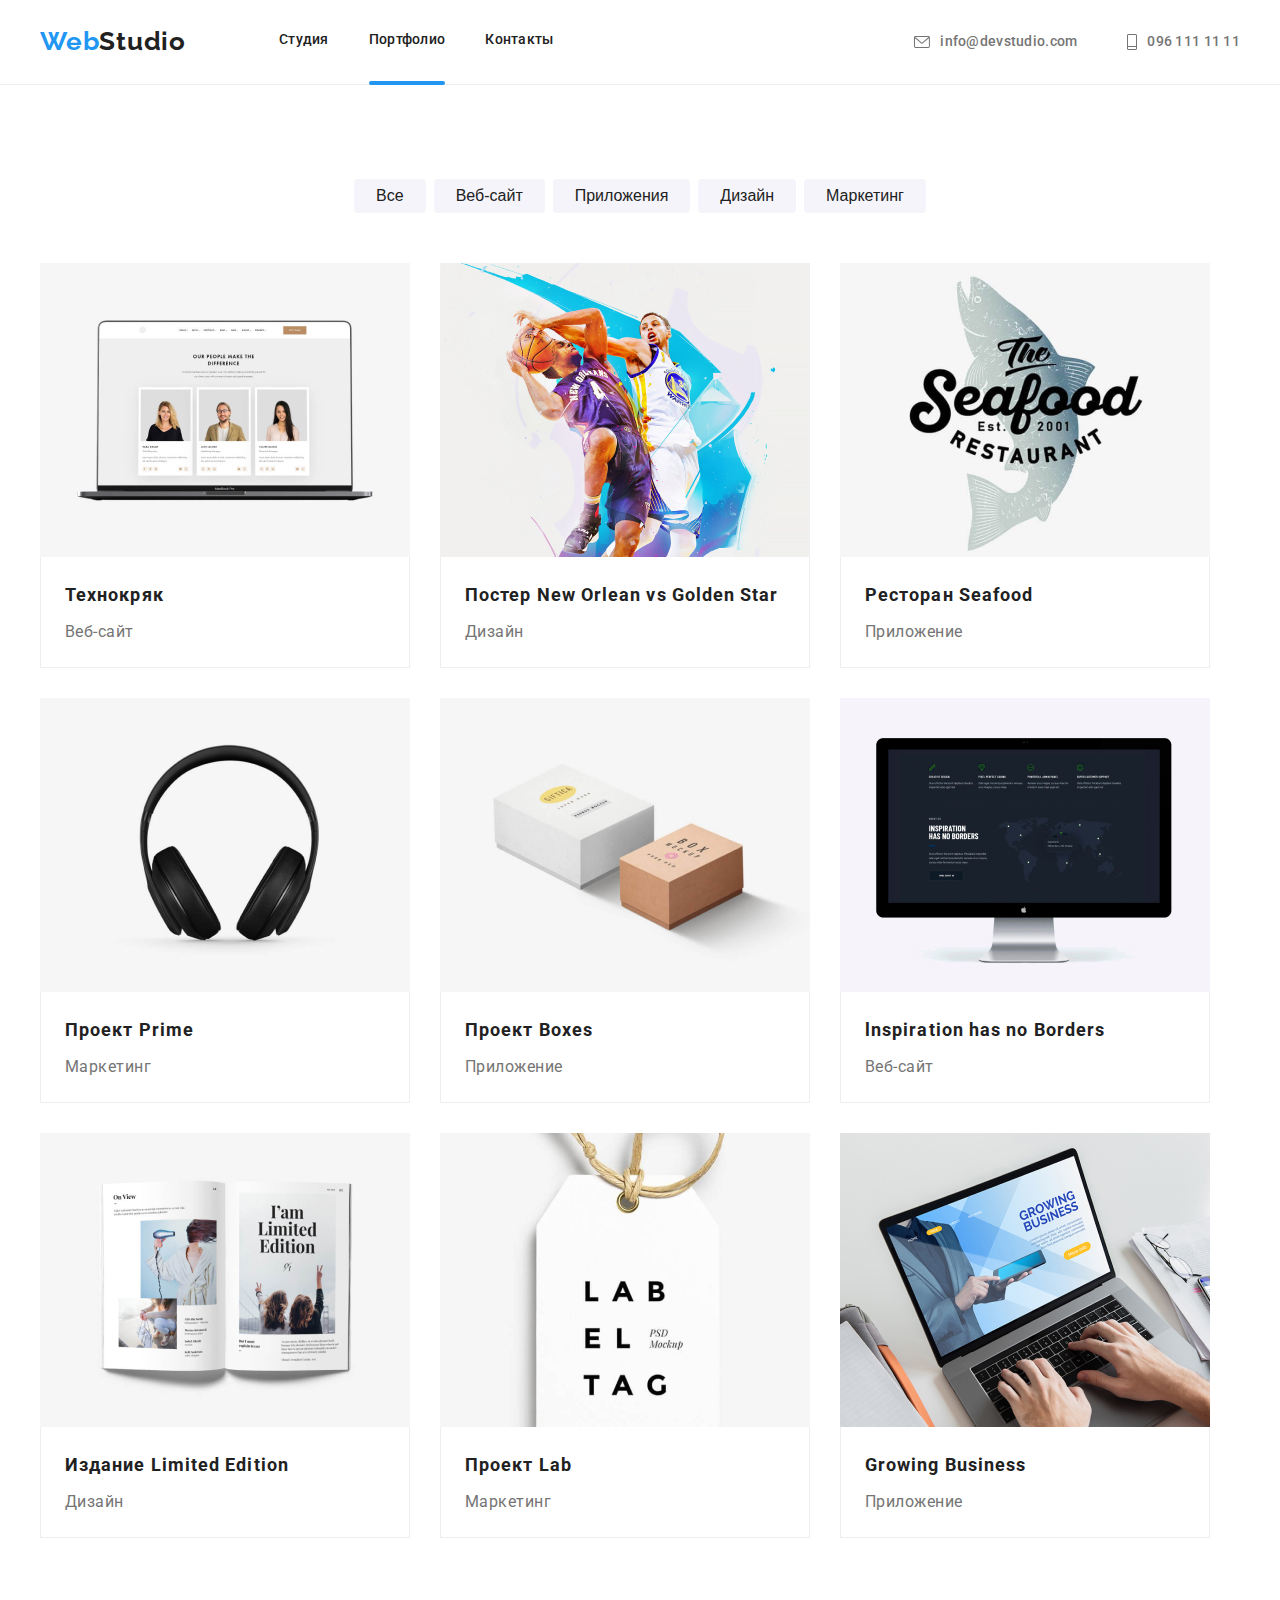
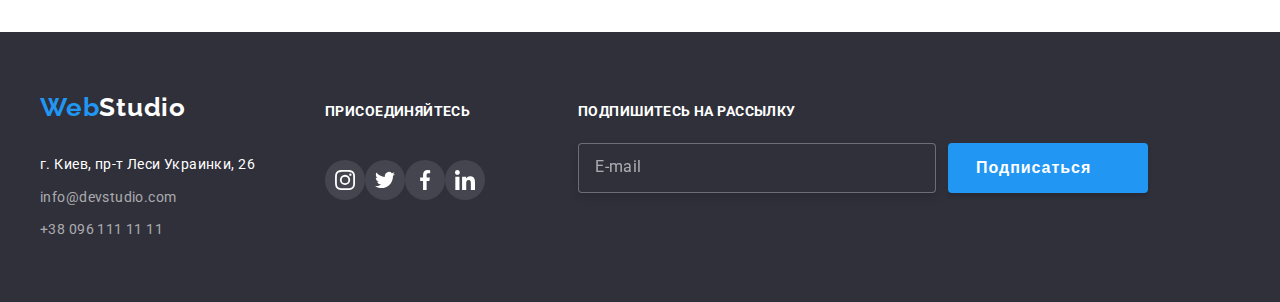
==== portfolio.html @ 444eeabd "начало" ====
<!DOCTYPE html>
<html lang="en">
<head>
    <meta charset="UTF-8">
    <meta http-equiv="X-UA-Compatible" content="IE=edge">
    <meta name="viewport" content="width=device-width, initial-scale=1.0">
    <title>Portfolio</title>
    <link rel="stylesheet" href="https://cdnjs.cloudflare.com/ajax/libs/modern-normalize/1.1.0/modern-normalize.min.css"
    integrity="sha512-wpPYUAdjBVSE4KJnH1VR1HeZfpl1ub8YT/NKx4PuQ5NmX2tKuGu6U/JRp5y+Y8XG2tV+wKQpNHVUX03MfMFn9Q=="
    crossorigin="anonymous" referrerpolicy="no-referrer">
<link rel="preconnect" href="https://fonts.gstatic.com">
<link rel="preconnect" href="https://fonts.googleapis.com">
<link rel="preconnect" href="https://fonts.gstatic.com" crossorigin>
<link href="https://fonts.googleapis.com/css2?family=Raleway:wght@700&family=Roboto:wght@400;500;700;900&display=swap" rel="stylesheet">
<link rel="stylesheet" href="./css/styles.css">
  </head>
<body>
    <!-- Шапка сайта -->
  <header class="page-header">
    <div class="container header-container">
        <nav class="nav-box">
           <a class="nav-logo" href="./index.html"><span class="logo-web">Web</span><span class="logo-studio">Studio</span></a>
        <ul class="site-nav">
             <li class="nav-item"><a href="./index.html" class="link">Студия</a></li>
             <li class="nav-item"><a href="" class="link current">Портфолио</a></li>
             <li class="nav-item"><a href="" class="link">Контакты</a></li>
        </ul>
        </nav>
        <!-- Контакты -->
       <ul class="contact-nav">
        <li class="item"><a href="mailto:info@devstudio.com" class="contacts-link">
          <svg class="contact-nav-icon-f">
              <use href="./images/symbol-defs2.svg#icon-envelope-hover-1"></use>
          </svg>info@devstudio.com</a></li>
      <li class="item"><a href="tel:+380961111111" class="contacts-link">
          <svg class="contact-nav-icon-s">
              <use href="./images/symbol-defs2.svg#icon-tel-1"></use>
          </svg> 096 111 11 11</a></li>
        </ul>
    </div>
      </header>
    
    <main>
        <!-- Список кнопок-->
    <section class="section">
        <div class="container">
            <h1 class="visually-hidden">Кнопки</h1>
            <ul class="ul-filter">
             <li class="filter-item"><button type="button" class="btn">Все</button></li>
             <li class="filter-item"><button type="button" class="btn">Веб-сайт</button></li>
             <li class="filter-item"><button type="button" class="btn">Приложения</button></li>
             <li class="filter-item"><button type="button" class="btn">Дизайн</button></li>
             <li class="filter-item"><button type="button" class="btn">Маркетинг</button></li>
            </ul>
        
      
      <!-- Portfolio -->
    
      <ul class="portfolio">
            <li class="portfolio-image">
              <a href="#" class="portfolio-img">
                <div class="thumb-box">
                <img src="./images/project/img.jpg" width="370" class="portfolio-photo" alt="screenshot">
                <p class="thumb-text">
                  Технокряк это современная площадка распространения коронавируса. Компании
                      используют эту платформу для цифрового шпионажа и атак на защищённые сервера
                      конкурентов.
                </p>
              </div>
                <div class="portfolio-name">
                  <h2 class="portfolio-title">Технокряк</h2>
                  <p class="portfolio-text">Веб-сайт</p>
                </div>
              </a> 
            </li>
           
            <li class="portfolio-image">
              <a href="#" class="portfolio-img">
                <div class="thumb-box">
                <img src="./images/project/img1.jpg" width="370" class="portfolio-photo" alt="Poster New Orlean vs Golden Star">
                <p class="thumb-text">
                  Технокряк это современная площадка распространения коронавируса. Компании
                      используют эту платформу для цифрового шпионажа и атак на защищённые сервера
                      конкурентов.
                </p>
              </div>
                <div class="portfolio-name">
                  <h2 class="portfolio-title">Постер New Orlean vs Golden Star</h2>
                  <p class="portfolio-text">Дизайн</p>
               </div>
              </a>
            </li>
           
            <li class="portfolio-image">
              <a href="#" class="portfolio-img">
                <div class="thumb-box">
                <img src="./images/project/img2.jpg"  width="370" class="portfolio-photo" alt="tablet image">
              <p class="thumb-text">
                Технокряк это современная площадка распространения коронавируса. Компании
                    используют эту платформу для цифрового шпионажа и атак на защищённые сервера
                    конкурентов.
              </p>
            </div>
              <div class="portfolio-name">
                  <h2 class="portfolio-title">Ресторан Seafood</h2>
                  <p class="portfolio-text">Приложение</p>
                </div>
              </a>
            </li>
           
            <li class="portfolio-image">
              <a href="#" class="portfolio-img">
                <div class="thumb-box">
                <img src="./images/project/img3.jpg" width="370" class="portfolio-photo" alt="headphones image">
              <p class="thumb-text">
                Технокряк это современная площадка распространения коронавируса. Компании
                    используют эту платформу для цифрового шпионажа и атак на защищённые сервера
                    конкурентов.
              </p>
            </div>
              <div class="portfolio-name">
                  <h2 class="portfolio-title">Проект Prime</h2>
                  <p class="portfolio-text">Маркетинг</p>
                </div>
              </a>
            </li>
          
            <li class="portfolio-image">
              <a href="#" class="portfolio-img">
                <div class="thumb-box">
              <img src="./images/project/img4.jpg" width="370" class="portfolio-photo" alt="boxes image" >
              <p class="thumb-text">
                Технокряк это современная площадка распространения коронавируса. Компании
                    используют эту платформу для цифрового шпионажа и атак на защищённые сервера
                    конкурентов.
              </p>
            </div>
              <div class="portfolio-name">
                  <h2 class="portfolio-title">Проект Boxes</h2>
                  <p class="portfolio-text">Приложение</p>
                </div>
              </a>
            </li>
           
            <li class="portfolio-image">
              <a href="#" class="portfolio-img">
                <div class="thumb-box">
                <img src="./images/project/img5.jpg" width="370" class="portfolio-photo" alt="monitor image">
              <p class="thumb-text">
                Технокряк это современная площадка распространения коронавируса. Компании
                    используют эту платформу для цифрового шпионажа и атак на защищённые сервера
                    конкурентов.
              </p>
            </div>
              <div class="portfolio-name">
                   <h2 class="portfolio-title">lnspiration has no Borders</h2>
                   <p class="portfolio-text">Веб-сайт</p>
                </div>
              </a>
            </li>
           
            <li class="portfolio-image">
              <a href="#" class="portfolio-img">
                <div class="thumb-box">
                <img src="./images/project/img6.jpg" width="370" class="portfolio-photo" alt="book image">
              <p class="thumb-text">
                Технокряк это современная площадка распространения коронавируса. Компании
                    используют эту платформу для цифрового шпионажа и атак на защищённые сервера
                    конкурентов.
              </p>
            </div>
              <div class="portfolio-name">
                  <h2 class="portfolio-title">Издание Limited Edition</h2>
                  <p class="portfolio-text">Дизайн</p>
                </div>
              </a>
           </li>
           
           <li class="portfolio-image">
            <a href="#" class="portfolio-img">
              <div class="thumb-box">
              <img src="./images/project/img7.jpg" width="370" class="portfolio-photo" alt="book image">
            <p class="thumb-text">
              Технокряк это современная площадка распространения коронавируса. Компании
                  используют эту платформу для цифрового шпионажа и атак на защищённые сервера
                  конкурентов.
            </p>
          </div>
            <div class="portfolio-name">
                  <h2 class="portfolio-title">Проект Lab</h2>
                  <p class="portfolio-text">Маркетинг</p>
                </div>
              </a>
           </li>
           
           <li class="portfolio-image">
            <a href="#" class="portfolio-img">
              <div class="thumb-box">
              <img src="./images/project/img8.jpg" width="370" class="portfolio-photo" alt="laptop image">
            <p class="thumb-text">
              Технокряк это современная площадка распространения коронавируса. Компании
                  используют эту платформу для цифрового шпионажа и атак на защищённые сервера
                  конкурентов.
            </p>
          </div>
            <div class="portfolio-name">
                 <h2 class="portfolio-title">Growing Business</h2>
                 <p class="portfolio-text">Приложение</p>
                </div>
              </a>
           </li>
       </ul>
      </div>
      </section>
    </main>
    <!-- footer -->
    
    <footer class="footer">
      <div class="container footer-container">
        <div class="footer-address">
          <a class="footer-logo" href="#"><span class="f-web">Web</span><span class="f-webstudio">Studio</span></a>
          <address class="address">
            <ul class="footer-address">
              <li class="footer-item"><a href="https://www.google.com/maps/place/%D0%B1%D1%83%D0%BB%D1%8C%D0%B2%D0%B0%D1%80+%D0%9B%D0%B5%D1%81%D1%96+%D0%A3%D0%BA%D1%80%D0%B0%D1%97%D0%BD%D0%BA%D0%B8,+26,+%D0%9A%D0%B8%D1%97%D0%B2,+02000/@50.4271245,30.5353084,15.75z/data=!4m5!3m4!1s0x40d4cf0e033ecbe9:0x57a4dffefec77da0!8m2!3d50.4265807!4d30.5383858" class="address-map">г. Киев, пр-т Леси Украинки, 26</a></li>
              <li class="footer-item"><a href="mailto:info@devstudio.com" class="contacts">info@devstudio.com</a></li>
              <li class="footer-item"><a href="tel:+380961111111" class="contacts">+38 096 111 11 11</a></li>
           </ul>
          </address>
      </div>
      <div class="fsocial-title">
          <h2 class="footer-title">присоединяйтесь</h2>
          <ul class="fsocial-list">
              <li class="fsocial-list">
                  <a href="#" class="fsocial-link">
                      <svg class="fsocial-icon" width="20" height="20">
                          <use href ="./images/symbol-defs2.svg#icon-instagram-1"></use>
                      </svg>
                  </a>
              </li>
              <li class="fsocial-list">
                  <a href="#" class="fsocial-link">
                      <svg class="fsocial-icon" width="20" height="20">
                          <use href ="./images/symbol-defs2.svg#icon-twitter-1"></use>
                      </svg>
                  </a>
              </li>
              <li class="fsocial-list">
                  <a href="#" class="fsocial-link">
                      <svg class="fsocial-icon" width="20" height="20">
                          <use href ="./images/symbol-defs2.svg#icon-facebook-1"></use>
                      </svg>
                  </a>
              </li>
              <li class="fsocial-list">
                  <a href="#" class="fsocial-link">
                      <svg class="fsocial-icon" width="20" height="20">
                          <use href ="./images/symbol-defs2.svg#icon-linkedin-1"></use>
                      </svg>
                  </a>
              </li>
          </ul>
      </div>
      
      <form class="subscribe">
        <div class="subscribe-div">
          <label for="subscribe-email" class="subscribe-title">Подпишитесь на рассылку</label>
          <input id="subscribe-email" class="subscribe-input" type="email" name="email" placeholder="E-mail">
        </div>
      <button type="submit" class="subscribe-submit">Подписаться
        <svg class="icon-send" width="24" height="24">
          <use href="./images/symbol-defs1.svg#icon-send"></use>
        </svg>
      </button>
            
        
      </form>
    </div>
  </footer>

</body>
</html>
---- css/styles.css ----
:root{
    --text-color:#757575;
    --titles-text-color-first: #212121;
    --accent-color: #2196F3;
    --accent-color-text: #FFFFFF;
    --background-color: #2f303a;
    --background-color-modal: #188ce8;
    --logo-color: #000000;
    --backing-color: #f5f4fa;
    --header-color: #ececec;
    --portfolio-color: #e5e5e5;
    --clients-color:#afb1b8;
    --accent-color-sec: #1a72b9;
    --bezier-timing:cubic-bezier(0.4, 0, 0.2, 1);
    /* --card-set-gap: 30px */

    /* первый цвет фона : #E5E5E5; */
    /* вторичный цвет фона : #F5F4FA; */
    /* цвет фона кнопок портфолио : #F5F4FA; */
    /* цвет основного текста color: #212121; */
    /* вторичный цвет #757575; */
    /* цвет акцент #2196F3; */
}
h1,
h2,
h3,
h4,
h5,
h6,
p{
    margin-top: 0;
    margin-bottom: 0;
}
img{
    display: block;
    max-width: 100%;
    height: auto;
}
body {
    font-family: Roboto, sans-serif;
    background-color: var(--accent-color-text);
    color: var(--titles-text-color-first);
    margin: 0;
    line-height: 1.5;
}
ul{
    list-style: none;
    padding-inline-start: 0;
    margin: 0;
}
a{
    text-decoration: none;
    }
/* Cкрыть кнопки */
.visually-hidden{
    position: absolute;
    clip: rect(0 0 0 0);
    width: 1px;
    height: 1px;
    margin: -1px;
}

/* Page-header */

.page-header{
    border-bottom: 1px solid var(--header-color);
}
.header-container{
    display: flex;
    align-items: center;
}
.container{
    width: 1200px;
    margin-left: auto;
    margin-right: auto;
    padding-left: 15px;
    padding-right: 15px;
}
/* -------blue line------- */
.site-nav .link .current {
    color: var(--accent-color);
  }
  .link.current {
    color: var(--accent-color);
  }
  .current::after {
    content: '';
    display: block;
    position: relative;
    top: 33px;
  
    width: 100%;
    height: 4px;
    background-color: var(--accent-color);
    border-radius: 2px;
}
/* /////////////////////// */
.nav-box{
    display: flex;
    align-items: center;
    background-color: var(--accent-color-text);
}
.nav-logo{
    margin-right: 93px;
    text-decoration: none;
    
}
.logo-web {
    font-family: Raleway, sans-serif;
    color: var(--accent-color);
    font-weight: 700;
    font-size: 26px;
    line-height: 1.19;
    letter-spacing: 0.03em;
    
    transition: color 250ms var(--bezier-timing);
}

.logo-web:hover,
.logo-web:focus{
    color: var(--accent-color);
}
.logo-studio {
    font-family: Raleway, sans-serif;
    color: var(--titles-text-color-first);
    font-weight: 700;
    font-size: 26px;
    line-height: 1.19;
    letter-spacing: 0.03em;

    transition: color 250ms var(--bezier-timing);
}
.logo-studio:hover,
.logo-studio:focus{
    color: var(--accent-color);
}

/* site-nav*/

.site-nav{
    display: flex;
}
.site-nav .nav-item + .nav-item{
    margin-left: 40px;
}
.site-nav .link {
    display: block; 
    color: var(--titles-text-color-first);
    font-weight: 500;
    font-size: 14px;
    line-height: 1.14;
    letter-spacing: 0.02em;
    text-decoration: none;
    padding-top: 32px;
    padding-bottom: 32px;

    transition: color 250ms var(--bezier-timing);
    }
.site-nav .link:hover,
.site-nav .link:focus {
    color: var(--accent-color);
    
}
.site-nav .link .current {
    color: var(--accent-color);
}

/* web studio -contacts*/

.contact-nav{
    display: flex;
    margin-left: auto;
    align-items: center;
}
.contact-nav .link{
    display: block;
    cursor: pointer;
}
.contact-nav .item + .item {
    margin-left: 50px;
}
.contact-nav-icon-f{
    width: 16px;
    height: 12px;
    margin-right: 10px;
    fill: currentColor;
}
.contact-nav-icon-s{
    width: 10px;
    height: 16px;
    margin-right: 10px;
    fill: currentColor;
}
.contacts-link {
    display: flex;
    align-items: center;
    color: var(--text-color);
    font-weight: 500;
    font-size: 14px;
    line-height: 1.14;
    letter-spacing: 0.02em;

    transition: color 250ms var(--bezier-timing);
    
}
.contact-nav .item:last-child{
    margin-right: 0;
}
.contacts-link:hover,
.contacts-link:focus{
    color: var(--accent-color);
}
.contact-nav .nav-tel{
    color: var(--text-color);
    text-decoration: none;

    transition: color 250ms var(--bezier-timing);
}
.contact-nav .nav-tel:hover,
.contact-nav .nav-tel:focus{
    color: var(--accent-color);
}

/* Hero */

.hero{
    padding: 200px 0;
    max-width: 1600px;
    text-align: center;
    background-color: var(--background-color);
    margin-left: auto;
    margin-right: auto;
    background-image: linear-gradient(to right, rgba(47, 48, 58, 0.4), rgba(47, 48, 58, 0.4)), url("../images/Img.jpg");
    background-position: center;
    background-repeat: no-repeat;
    background-size: cover;
}
.hero-title {
    text-align: center;
    color: var(--accent-color-text);
    font-weight: 900;
    font-size: 44px;
    line-height: 1.36;
    }
/* Overlay */
.overlay{
    max-width: 1600px;
    height: 600px;
    outline: 1px solid #000000;
    margin-left: auto;
    margin-right: auto;
    background-image: url("../images/Img.jpg");
    background-position: center;
    background-repeat: no-repeat;
    background-size: cover;
}
/* Hero button */

.hero-button{
    color: var(--accent-color-text);
    background-color: var(--accent-color);
    font-weight: 700;
    font-size: 16px;
    line-height: 1.87;
    letter-spacing: 0.06em;
    cursor: pointer;
    text-decoration: none;
    border-radius: 4px;
    padding: 10px 32px;
    margin-top: 30px;

    transition: color 250ms var(--bezier-timing);
   }

/* Feature */
.section{
    /* outline: 1px solid tomato;  */
    padding: 94px 0;
}
.section-titles h2 {
    visibility: hidden;
}
.feature-list{
    display: flex;
}
.feature-item:first-child{
    margin-left: 0px;
}
.feature-title{
    color: var(--titles-text-color-first);
    font-weight: 700;
    font-size: 14px;
    line-height: 1.14;
    text-transform: uppercase;
    letter-spacing: 0.03em;
    margin-top: 30px;
}
.feature-text{
    margin-top: 10px;
    color: var(--text-color);
    font-size: 14px;
    line-height: 1.71;
    letter-spacing: 0.03em;
}
.feature-item{
    width: 270px;
    margin-left: 30px;
}
.feature-icon{
    display: flex;
    justify-content: center;
    align-items: center;
    height: 120px;
    background-color: var(--backing-color);
    border-radius: 4px;
}
.feature-icon .icon{
    width: 70px;
    height: 70px;
}
/* .feature-item::before{
    display: block;
    height: 120px;
    content: "";
    background-size: contain;
    background-repeat: no-repeat;
    background-position: center;
    background-color: var(--backing-color);
    border-radius: 4px;
}
.feature-item:nth-child(1)::before{
    background-image: url(../images/features/Group.svg);
    }
.feature-item:nth-child(2)::before{
    background-image: url(../images/features/clock\ 1.svg);
}
.feature-item:nth-child(3)::before{
    background-image: url(../images/features/diagram\ 1.svg);
}
.feature-item:nth-child(4)::before{
    background-image: url(../images/features/astronaut\ 1.svg);
} */

/* Примеры работ */

.about-us-section{
    
    padding-top: 0px;
    
}
.about-us-title{
      color: var(--titles-text-color-first);
      font-weight: 700;
      font-size: 36px;
      line-height: 1.17;
      text-align: center;
      letter-spacing: 0.03em;
}
.about-us-list{
    display: flex;
    margin-top: 50px;
    margin-left: -30px;
}
.about-us-item{
    margin-left: 30px;
}
.boxed{
    position: relative;
}
.box{
    width: 100%;
    height: 70px;
    display: flex;
    background-color: rgba(47, 48, 58, 0.8);
    position: absolute;
    justify-content: center;
    align-items: center;
    bottom: 0px;
    left: 0;
}
.box-text{
    color: var(--accent-color-text);
    font-weight: 700;
    font-size: 14px;
    line-height: 1.14;
    text-align: center;
    letter-spacing: 0.03em;
    text-transform: uppercase;
}

/* .about-us-item:first-child{
    margin-left: 0px;
} */

  /* Team */
 
.team{
      /* outline: 1px solid tomato; */
      background-color: var(--backing-color);
      }
.team-container{
    margin-left: auto;
    margin-right: auto;
    padding-left: 15px;
    padding-right: 15px;

}
.team-head-title{
    margin-bottom: 50px;
    color: var(--titles-text-color-first);
    font-weight: 700;
    font-size: 36px;
    line-height: 1.17;
    text-align: center;
    letter-spacing: 0.03em;
}
.team-list{
    display: flex;
    margin-left: -30px;
}
.team-item{
    flex-basis: calc((100% / 4 - 30px));
    margin-left: 30px;
    background-color: var(--accent-color-text);
    border-radius: 0px 0px 4px 4px;
    box-shadow: 0px 4px 4px rgba(0, 0, 0, 0.15);
}
.card-content{
    padding-top: 30px;
    padding-bottom: 30px;
}
.title{
    color: var(--titles-text-color-first);
    font-weight: 500;
    font-size: 16px;
    line-height: 1.19;
    text-align: center;
    letter-spacing: 0.03em;
}
.text{
      color: var(--text-color);
      margin-top: 10px;
      font-weight: normal;
      font-size: 16px;
      line-height: 1.19;
      text-align: center;
      letter-spacing: 0.03em;
}
.social-list {
    /* outline: 1px solid red; */
    display: flex;
    justify-content: center;
    margin-top: 16px;
    
  }
  .social-item{
      width: 44px;
      height: 44px;
      margin-left: 10px;
      }
 .social-item:first-child{
     margin-left: 0;
 }
 .social-link{
     display: flex;
     align-items: center;
     justify-content: center;
     width: 100%;
     height: 100%;
     border-radius: 50%;
     color: var(--clients-color);

     transition: color 250ms var(--bezier-timing),background-color 250ms var(--bezier-timing);
 }
 .social-link:hover,
 .social-link:focus{
     color: var(--accent-color-text);
     background-color: var(--accent-color);
 }
 .social-link:hover .social-icon,
 .social-link:focus .social-icon{
     fill: var(--accent-color-text);
 }
 .social-icon{
      width: 20px;
      height: 20px;
      fill: currentColor;
      }
 
 

/* Buttons */
.ul-filter{
    display: flex;
    justify-content: center;
    margin-bottom: 50px;
}
.btn{
    color: var(--titles-text-color-first);
    background-color: var(--backing-color);
    padding: 8px 22px;
    border: 1px solid transparent;
    border-style: none;
    border-radius: 4px;
    cursor: pointer;
    text-align: center;
    font-size: 16px;

    transition: color 250ms var(--bezier-timing),background-color 250ms var(--bezier-timing),box-shadow color 250ms var(--bezier-timing);
    
}
.btn:hover,
.btn:focus{
    color: var(--accent-color-text);
    background-color: var(--accent-color);
    box-shadow: 0px 3px 1px rgba(0, 0, 0, 0.12),0px 1px 2px rgba(0, 0, 0, 0.08),0px 2px 2px rgba(0, 0, 0, 0.01);
}
.filter-item:not(:first-child) {
    margin-left: 8px;
}

  /* Портфолио */
    
.portfolio{
    display: flex;
    flex-wrap: wrap;
    margin: -15px;
    }
.portfolio-image{
    margin: 15px;
    width: 370px;
    display: block;
    }
.portfolio-img{
    display: block;
    background-color: var(--accent-color-text);
} 
.portfolio-img:hover,
.portfolio-img:focus{
    box-shadow: 1px 4px 6px rgba(0, 0, 0, 0.16),0px 4px 4px rgba(0, 0, 0, 0.06),0px 1px 1px rgba(0, 0, 0, 0.12);
}
.portfolio-title{
    color: var(--titles-text-color-first);
    font-weight: 700;
    font-size: 18px;
    line-height: 2;
    letter-spacing: 0.06em;
}
.portfolio-text{
    margin-top: 4px;
    color: var(--text-color);
    font-size: 16px;
    line-height: 1.87;
    letter-spacing: 0.03em;
}
.portfolio-name{
    padding: 20px 24px;
    border-bottom: 1px solid #eeeeee ;
    border-right: 1px solid #eeeeee;
    border-left: 1px solid #eeeeee;
}

.flex-container{
    display: flex;
    flex-wrap: wrap;
}
.flex-element{
    width: calc((100%-60) / 3);
}
.flex-element:nth-child(3n) {
    margin-right: 0;
}
/*portfolio thumb*/
.portfolio-thumb{
    width: 370px;
    position: relative;
}
.thumb-box{
    position: relative;
    overflow: hidden;
}
.thumb-text{
/* opasity: 0; */
position: absolute;
overflow: hidden;
background-color: rgba(33, 150, 243, 0.9);
left: 0;
top: 0;
width: 370px;
height: 294px;

display: flex;
justify-content: center;
align-items: center;
padding: 63px 24px;

font-style: normal;
font-size: 18px;
line-height: 1.56;
letter-spacing: 0.03em;
color: var(--accent-color-text);
transform: translateY(100%);

transition: transform 250ms var(--bezier-timing),box-shadow 250ms var(--bezier-timing);
}
.portfolio-img:hover .thumb-text,
.portfolio-img:focus .thumb-text{
    transform: translateZ(0);
    overflow: visible;
}
/* .thumb-box:hover .thumb-text{
    opacity: 1;
} */

/* Clients */
.clients{
    padding: 94px auto;
    
}
.section-title{
    margin-bottom: 50px;
    font-weight: 700;
    font-size: 36px;
    line-height: 1.17;
    text-align: center;
    letter-spacing: 0.03em;
}
.client-list{
    display: flex;
    justify-content: space-between;
    
}
.client-item{
    width: 170px;
    height: 92px;
    margin-left: 30px;
}
.client-item:first-child{
    margin-left: 0;
}
.client-link{
    display: flex;
    justify-content: center;
    align-items: center;
    color: var(--clients-color);
    border: 1px solid var(--clients-color);
    border-radius: 4px;
    width: 100%;
    height: 100%;
     transition: color 250ms var(--bezier-timing), background-color 250ms var(--bezier-timing);;
}
.client-link:hover,
.client-link:focus{
    color: var(--accent-color);
    border-color: var(--accent-color);
}
.client-link:hover .client-icon,
.client-link:focus .client-icon{
    fill: var(--accent-color);
}
.client-icon{
    width: 106px;
    height: 60px;
    fill: currentColor;
}

/* Footer */

.footer{
    background-color: var(--background-color);
    padding-top: 60px;
    padding-bottom: 60px;

}
.footer-container{
    display: flex;
    align-items: baseline;
}
.footer-logo{
    font-family: Raleway,sans-serif;
    color: var(--accent-color-text);
    font-weight: 700;
    font-size: 26px;
    line-height: 1.19;
    letter-spacing: 0.03em;
    margin-bottom: 20px;
}
.f-web{
    color: var(--accent-color);
    font-family: Raleway;
    font-weight: 700;
    font-size: 26px;
    line-height: 1.19;
    letter-spacing: 0.03em;

    transition: color 250ms var(--bezier-timing);
}
.f-webstudio{
    font-family: Raleway;
    font-weight: 700;
    font-size: 26px;
    line-height: 1.19;
    letter-spacing: 0.03em;

    transition: color 250ms var(--bezier-timing);
}
.footer-logo:hover,
.footer-logo:focus{
    color: var(--accent-color);
}
.footer-address{
    display: inline-block;
    color: rgba(255, 255, 255, 0.6);
    font-size: 14px;
    line-height: 1.71;
    letter-spacing: 0.03em;
    text-decoration: none;
}

.contacts {
    color: rgba(255, 255, 255, 0.6);
    font-style: normal;
    font-size: 14px;
    line-height: 1.71;
    letter-spacing: 0.03em;

    transition: color 250ms var(--bezier-timing);
  }
  
  .contacts:hover,
  .contacts:focus {
    color: var(--accent-color);
  }
  .fsocial-title{
      margin-left: 70px;
  }
  .footer-title{
      color: var(--accent-color-text);
      font-weight: 700;
      font-size: 14px;
      line-height: 1.14;
      letter-spacing: 0.03em;
      text-transform: uppercase;
  }

  .footer-item{
      margin-top: 9px;
      
  }
  .footer-item:last-child{
    margin-bottom: 0;
}
  .fsocial-list{
      display: flex;
      justify-content: center;
      margin-top: 20px;
      
  }
  .fsocial-item{
      margin-left: 10px;
  }
  .fsocial-icon{
      width: 20px;
      height: 20px;
      fill: var(--accent-color-text);
    }
   
  .fsocial-item:first-child{
      margin-left: 0;
  }
  .fsocial-link{
      display: flex;
      justify-content: center;
      align-items: center;
      width: 40px;
      height: 40px;
      border-radius: 50%;
      color: #afb1b8;
      background: rgba(255, 255, 255, 0.1);

      transition: color 250ms var(--bezier-timing);
  }
  
  .fsocial-link:hover,
  .fsocial-link:focus{
      fill: var(--accent-color-text);
      background-color: var(--accent-color);
  }
  .fsocial-link:hover .fsocial-icon,
  .fsocial-link:focus .fsocial-icon{
      fill: var(--accent-color-text);
  }
  /* subscribe */
  .subscribe {
    width: 570px;
    height: 86px;
    margin-left: 93px;
    display: flex;
    align-items: flex-end;
  }
  .subscribe-div {
    display: inline-block;
    margin-right: 12px;
  }
  .subscribe-title {
    margin-bottom: 20px;
    font-weight: 700;
    font-size: 14px;
    line-height: 1.14;
    letter-spacing: 0.03em;
    text-transform: uppercase;
  
    color: #ffffff;
    cursor: pointer;
  }
  .subscribe-input {
    margin-top: 20px;
    padding-left: 16px;
    width: 358px;
    height: 50px;
    border: 1px solid rgba(255, 255, 255, 0.3);
    box-sizing: border-box;
    filter: drop-shadow(0px 4px 4px rgba(0, 0, 0, 0.15));
    border-radius: 4px;
    background: #2f303a;
  }
  .subscribe-input::placeholder {
    font-family: Roboto;
    font-style: normal;
    font-weight: normal;
    font-size: 16px;
    line-height: 20px;
    /* identical to box height, or 125% */
  
    display: flex;
    align-items: center;
    letter-spacing: 0.03em;
  
    color: rgba(255, 255, 255, 0.6);
  }
  .subscribe-submit {
    width: 200px;
    height: 50px;
    cursor: pointer;
  }
  .subscribe-submit {
    
    font-style: normal;
    font-weight: 700;
    font-size: 16px;
    line-height: 1.87;
  
    padding: 10px 28px;
    display: flex;
    align-items: center;
    text-align: center;
    letter-spacing: 0.06em;
  
    color: #ffffff;
    background: #2196f3;
    box-shadow: 0px 4px 4px rgba(0, 0, 0, 0.15);
    border-radius: 4px;
    border: transparent;
  }
  .icon-send {
    margin-left: 10px;
  }
  

/* Контакты */

.address{
    font-style: normal;
    margin-top: 20px;
    
}
.address-list{
    margin-top: 9px;
}
.address-map{
    display: inline-block;
    font-style: normal;
    color: var(--accent-color-text);
    font-style: normal;
    font-size: 14px;
    line-height: 1.71;
    letter-spacing: 0.03em;

    transition: color 250ms var(--bezier-timing);
}
  .address-map:hover,
  .address-map:focus {
    color: var(--accent-color);
  }
/* Modal window */
.backdrop{
    position: fixed;
    top: 0;
    left: 0;
    width: 100%;
    height: 100%;
    background-color: rgba(0, 0, 0, 0.4);
    
    opacity: 1;
    transition: opacity 250ms var(--bezier-timing);
}
.backdrop.is-hidden {
    opacity: 0;
    pointer-events: none;
}
.backdrop.is-hidden .modal{
    transform: translate(-50%,-50%) scale(1.1);
}
.modal{
    position: absolute;
    top: 50%;
    left: 50%;
   
    min-width: 528px;
    min-height: 581px;
    background-color: var(--accent-color-text);
    
    border-radius: 4px;
    box-shadow: 0px 1px 3px rgba(0, 0, 0, 0.12), 0px 1px 1px rgba(0, 0, 0, 0.14), 0px 2px 1px rgba(0, 0, 0, 0.2);
    
    transform: translate(-50%,-50%) scale(1);
    transition: transform 250ms var(--bezier-timing);
}

.modal-close{
    position: absolute;
    top: 8px;
    right: 8px;
    cursor: pointer;

    display: flex;
    justify-content: center;
    align-items: center;
    width: 30px;
    height: 30px;
    border-radius: 50%;

    border: 1px solid rgba(0, 0, 0, 0.1);
    background: var(--accent-color-text);
}   
.modal-close-icon:hover,
.modal-close-icon:focus{
    color: var(--accent-color);
}
/* Form-container */
.form-container{
    width: 528px;
    height: 581px;
    padding: 40px;
    cursor: pointer;
    display: flex;
    flex-direction: column;
}
.form-text{
    margin-bottom: 12px;
    color: var(--titles-text-color-first);
    font-style: normal;
    font-weight: 700;
    font-size: 20px;
    line-height: 1.17;
    letter-spacing: 0.03em;
    text-align: center;
}
.form-field{
    margin-bottom: 10px;
    position: relative;
}
.form-comment{
    margin-bottom: 20px;
    position: relative;
}
.form-label{
    position: relative;
    display: block;
    font-style: normal;
    font-size: 12px;
    line-height: 1.17;
    letter-spacing: 0.01em;
    color: var(--text-color);
    margin-bottom: 4px;
    cursor: pointer;
}
.form-input,.form-message{
    width: 100%;
    height: 40px;
    padding: 10px 42px;

    border: 1px solid rgba(33, 33, 33, 0.2);
    box-sizing: border-box;
    border-radius: 4px;
    outline: none;
}
.form-input:focus{
    outline: 1px solid var(--accent-color);
}
.form-input:focus+.form-icon{
    fill: var(--accent-color);
}
.form-message{
    display: block;
    width: 100%;
    height: 120px;
    resize: none;
    padding: 12px 16px;
    font-family: inherit;
    border: 1px solid rgba(33, 33, 33, 0.2);
    border-radius: 4px;
    outline: none;
}
.form-message:focus{
    outline: 1px solid var(--accent-color);
    border: 1px solid var(--accent-color);
}
.form-message::placeholder{
    font-style: normal;
    font-size: 14px;
    line-height: 1.14;
    letter-spacing: 0.01em;
    color: rgba(117, 117, 117, 0.5);
}
.form-icon{
    position: absolute;
    top: 50%;
    left: 12px;
    width: 18px;
    height: 18px;
    transition: fill 250ms var(--bezier-timing),outline 250ms var(--bezier-timing);
   
}
.form-input:focus .icon{
    fill: var(--accent-color);
}
.form-checkbox{
    position: relative;
    display: inline-flex;
    justify-content: center;
    align-items: center;
    margin-bottom: 30px;
    width: 100%;
    cursor: pointer;    
}
.checkbox-modal{
    font-size: 14px;
    line-height: 1.71;
    letter-spacing: 0.03em;
    color: var(--text-color);
    cursor: pointer;
}
.checkbox-modal .modal-link{
    color: var(--accent-color);
    text-decoration: underline;
}
.checkbox{
    position: absolute;
    display: flex;
    clip: rect(0 0 0 0);
    width: 1px;
    height: 1px;
    margin: -1px;
    overflow: hidden;
}
.checkbox-modal::before{
    content: "";
    display: inline-flex;
    text-align: center;
    width: 15px;
    height: 15px;
    border: 2px solid var(--titles-text-color-first);
    border-radius: 2px;
    margin-right: 7px;
}
.checkbox-icon{
    position: absolute;
    top: 3px;
    left: 12px;
    width: 16px;
    height: 16px;
    opacity: 0;
    pointer-events: none;

    background-color: var(--accent-color);
    fill: var(--accent-color-text);
    border: 2px solid var(--accent-color);
    border-radius: 2px;
    cursor: pointer;
}
.checkbox:focus{
    outline-color: var(--accent-color);
    border: 2px solid var(--accent-color);
    border-radius: 2px;
}
.checkbox:checked+.checkbox-icon{
    opacity: 1;
    transition: opacity 250ms var(--bezier-timing);
    background-origin: border-box;
}
.click{
    text-align: center;
    margin: 0 124px;
    width: 200px;
    height: 50px;
    cursor: pointer;
    background-color: var(--background-color-modal);
    box-shadow: 0px 4px 4px rgba(0, 0, 0, 0.15);
    border-radius: 4px;
    border: transparent;
}
.click-title{
    font-weight: 700;
    font-size: 16px;
    line-height: 1.87;
    letter-spacing: 0.06em;
    color: var(--accent-color-text);
}
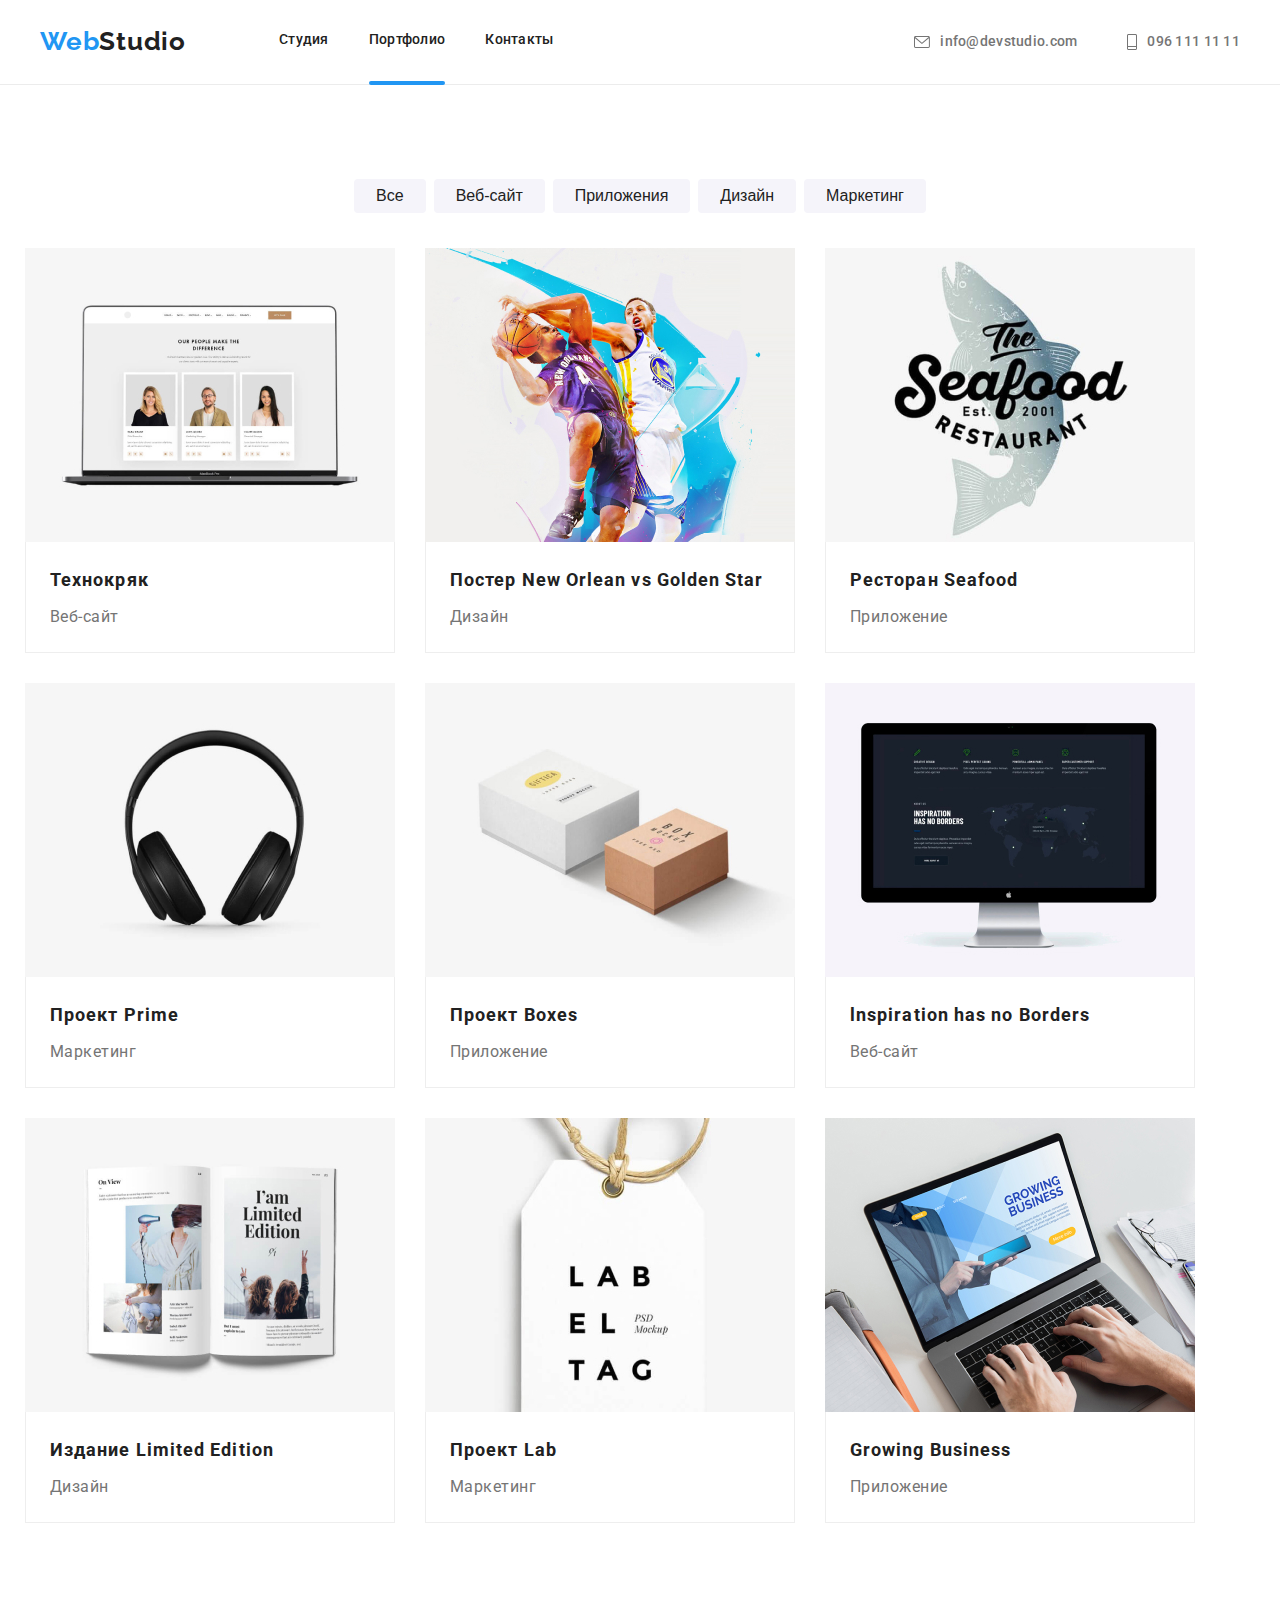
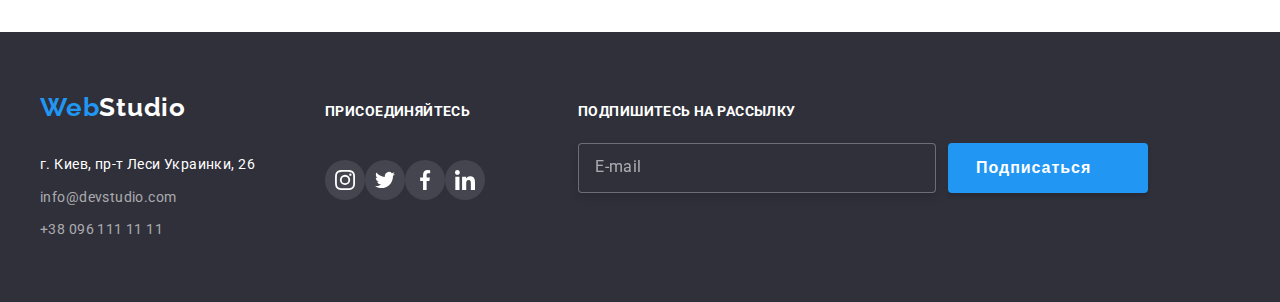
==== commit b379c4a6: "modal" ====
--- a/portfolio.html
+++ b/portfolio.html
@@ -59,6 +59,7 @@
       <ul class="portfolio">
             <li class="portfolio-image">
               <a href="#" class="portfolio-img">
+                <div class="thumb">
                 <div class="thumb-box">
                 <img src="./images/project/img.jpg" width="370" class="portfolio-photo" alt="screenshot">
                 <p class="thumb-text">
@@ -207,6 +208,7 @@
                  <h2 class="portfolio-title">Growing Business</h2>
                  <p class="portfolio-text">Приложение</p>
                 </div>
+              </div>
               </a>
            </li>
        </ul>
@@ -268,7 +270,7 @@
         </div>
       <button type="submit" class="subscribe-submit">Подписаться
         <svg class="icon-send" width="24" height="24">
-          <use href="./images/symbol-defs1.svg#icon-send"></use>
+          <use href="./images/symbol-defs-mod-1.svg#"></use>
         </svg>
       </button>
             
--- a/css/styles.css
+++ b/css/styles.css
@@ -269,7 +269,8 @@
     padding: 10px 32px;
     margin-top: 30px;
 
-    transition: color 250ms var(--bezier-timing);
+    transition: color 250ms var(--bezier-timing),
+    background-color 250ms var(--bezier-timing);
    }
 
 /* Feature */
@@ -470,12 +471,15 @@
      border-radius: 50%;
      color: var(--clients-color);
 
-     transition: color 250ms var(--bezier-timing),background-color 250ms var(--bezier-timing);
+     transition: color 250ms var(--bezier-timing),
+     background-color 250ms var(--bezier-timing),
+     fill 250ms var(--bezier-timing);
  }
  .social-link:hover,
  .social-link:focus{
      color: var(--accent-color-text);
      background-color: var(--accent-color);
+     fill: var(--accent-color-text);
  }
  .social-link:hover .social-icon,
  .social-link:focus .social-icon{
@@ -506,8 +510,9 @@
     text-align: center;
     font-size: 16px;
 
-    transition: color 250ms var(--bezier-timing),background-color 250ms var(--bezier-timing),box-shadow color 250ms var(--bezier-timing);
-    
+    transition: color 250ms var(--bezier-timing),
+    background-color 250ms var(--bezier-timing),
+    box-shadow color 250ms var(--bezier-timing);
 }
 .btn:hover,
 .btn:focus{
@@ -527,17 +532,24 @@
     margin: -15px;
     }
 .portfolio-image{
-    margin: 15px;
+    
     width: 370px;
     display: block;
+    align-items: center;
+    margin: 0 30px 30px 0;
     }
 .portfolio-img{
+    align-items: center;
     display: block;
     background-color: var(--accent-color-text);
+   
+    
 } 
 .portfolio-img:hover,
 .portfolio-img:focus{
-    box-shadow: 1px 4px 6px rgba(0, 0, 0, 0.16),0px 4px 4px rgba(0, 0, 0, 0.06),0px 1px 1px rgba(0, 0, 0, 0.12);
+    box-shadow: 1px 4px 6px rgba(0, 0, 0, 0.16),
+     4px 4px rgba(0, 0, 0, 0.06),
+     0px 1px 1px rgba(0, 0, 0, 0.12);
 }
 .portfolio-title{
     color: var(--titles-text-color-first);
@@ -558,6 +570,7 @@
     border-bottom: 1px solid #eeeeee ;
     border-right: 1px solid #eeeeee;
     border-left: 1px solid #eeeeee;
+    border-top: 0;
 }
 
 .flex-container{
@@ -574,6 +587,13 @@
 .portfolio-thumb{
     width: 370px;
     position: relative;
+}
+.thumb{
+    width: 370px;
+    position: relative;
+
+    transition:transform 250ms var(--bezier-timing),
+    box-shadow 250ms var(--bezier-timing);
 }
 .thumb-box{
     position: relative;
@@ -601,12 +621,23 @@
 color: var(--accent-color-text);
 transform: translateY(100%);
 
-transition: transform 250ms var(--bezier-timing),box-shadow 250ms var(--bezier-timing);
+transition: transform 250ms var(--bezier-timing),
+box-shadow 250ms var(--bezier-timing);
 }
 .portfolio-img:hover .thumb-text,
 .portfolio-img:focus .thumb-text{
     transform: translateZ(0);
     overflow: visible;
+    box-shadow: 0px 1px 1px rgba(0, 0, 0, 0.12), 0px 4px 4px rgba(0, 0, 0, 0.06),
+    1px 4px 6px rgba(0, 0, 0, 0.16);
+}
+
+.thumb:hover,
+.thumb:focus{
+    transform: translateZ(100%);
+    overflow: visible;
+    box-shadow: 0px 1px 1px rgba(0, 0, 0, 0.12), 0px 4px 4px rgba(0, 0, 0, 0.06),
+    1px 4px 6px rgba(0, 0, 0, 0.16);
 }
 /* .thumb-box:hover .thumb-text{
     opacity: 1;
@@ -647,7 +678,10 @@
     border-radius: 4px;
     width: 100%;
     height: 100%;
-     transition: color 250ms var(--bezier-timing), background-color 250ms var(--bezier-timing);;
+    transition: color 250ms var(--bezier-timing),
+    background-color 250ms var(--bezier-timing),
+    fill 250ms var(--bezier-timing),
+    border-color 250ms var(--bezier-timing);
 }
 .client-link:hover,
 .client-link:focus{
@@ -684,6 +718,8 @@
     line-height: 1.19;
     letter-spacing: 0.03em;
     margin-bottom: 20px;
+
+    transition: color 250ms var(--bezier-timing);
 }
 .f-web{
     color: var(--accent-color);
@@ -778,7 +814,9 @@
       color: #afb1b8;
       background: rgba(255, 255, 255, 0.1);
 
-      transition: color 250ms var(--bezier-timing);
+      transition: color 250ms var(--bezier-timing),
+      fill 250ms var(--bezier-timing),
+      background-color 250ms var(--bezier-timing);
   }
   
   .fsocial-link:hover,
@@ -942,7 +980,11 @@
 
     border: 1px solid rgba(0, 0, 0, 0.1);
     background: var(--accent-color-text);
-}   
+} 
+.modal-close:hover,
+.modal-close :focus{
+    fill: var(--accent-color);
+}  
 .modal-close-icon:hover,
 .modal-close-icon:focus{
     color: var(--accent-color);
@@ -962,7 +1004,7 @@
     font-style: normal;
     font-weight: 700;
     font-size: 20px;
-    line-height: 1.17;
+    line-height: 1.15;
     letter-spacing: 0.03em;
     text-align: center;
 }
@@ -985,10 +1027,11 @@
     margin-bottom: 4px;
     cursor: pointer;
 }
-.form-input,.form-message{
+.form-input,
+.form-message{
     width: 100%;
     height: 40px;
-    padding: 10px 42px;
+    padding: 0 10px 0 42px;
 
     border: 1px solid rgba(33, 33, 33, 0.2);
     box-sizing: border-box;
@@ -1003,6 +1046,7 @@
 }
 .form-message{
     display: block;
+    margin-bottom: 10px;
     width: 100%;
     height: 120px;
     resize: none;
@@ -1029,10 +1073,14 @@
     left: 12px;
     width: 18px;
     height: 18px;
-    transition: fill 250ms var(--bezier-timing),outline 250ms var(--bezier-timing);
+    transition: fill 250ms var(--bezier-timing),
+    outline 250ms var(--bezier-timing);
    
 }
-.form-input:focus .icon{
+.form-input:focus{
+    outline: 1px solid var(--accent-color);
+}
+.form-input:focus .form-icon{
     fill: var(--accent-color);
 }
 .form-checkbox{
@@ -1078,11 +1126,11 @@
     position: absolute;
     top: 3px;
     left: 12px;
+    opacity: 0;
+    pointer-events: none;
     width: 16px;
     height: 16px;
-    opacity: 0;
-    pointer-events: none;
-
+    
     background-color: var(--accent-color);
     fill: var(--accent-color-text);
     border: 2px solid var(--accent-color);
@@ -1094,23 +1142,25 @@
     border: 2px solid var(--accent-color);
     border-radius: 2px;
 }
-.checkbox:checked+.checkbox-icon{
+.checkbox:checked + .checkbox-icon{
     opacity: 1;
     transition: opacity 250ms var(--bezier-timing);
     background-origin: border-box;
 }
 .click{
     text-align: center;
-    margin: 0 124px;
     width: 200px;
     height: 50px;
     cursor: pointer;
+    margin: 0 124px;
     background-color: var(--background-color-modal);
     box-shadow: 0px 4px 4px rgba(0, 0, 0, 0.15);
     border-radius: 4px;
     border: transparent;
+    background: #188ce8;
 }
 .click-title{
+    font-style: normal;
     font-weight: 700;
     font-size: 16px;
     line-height: 1.87;
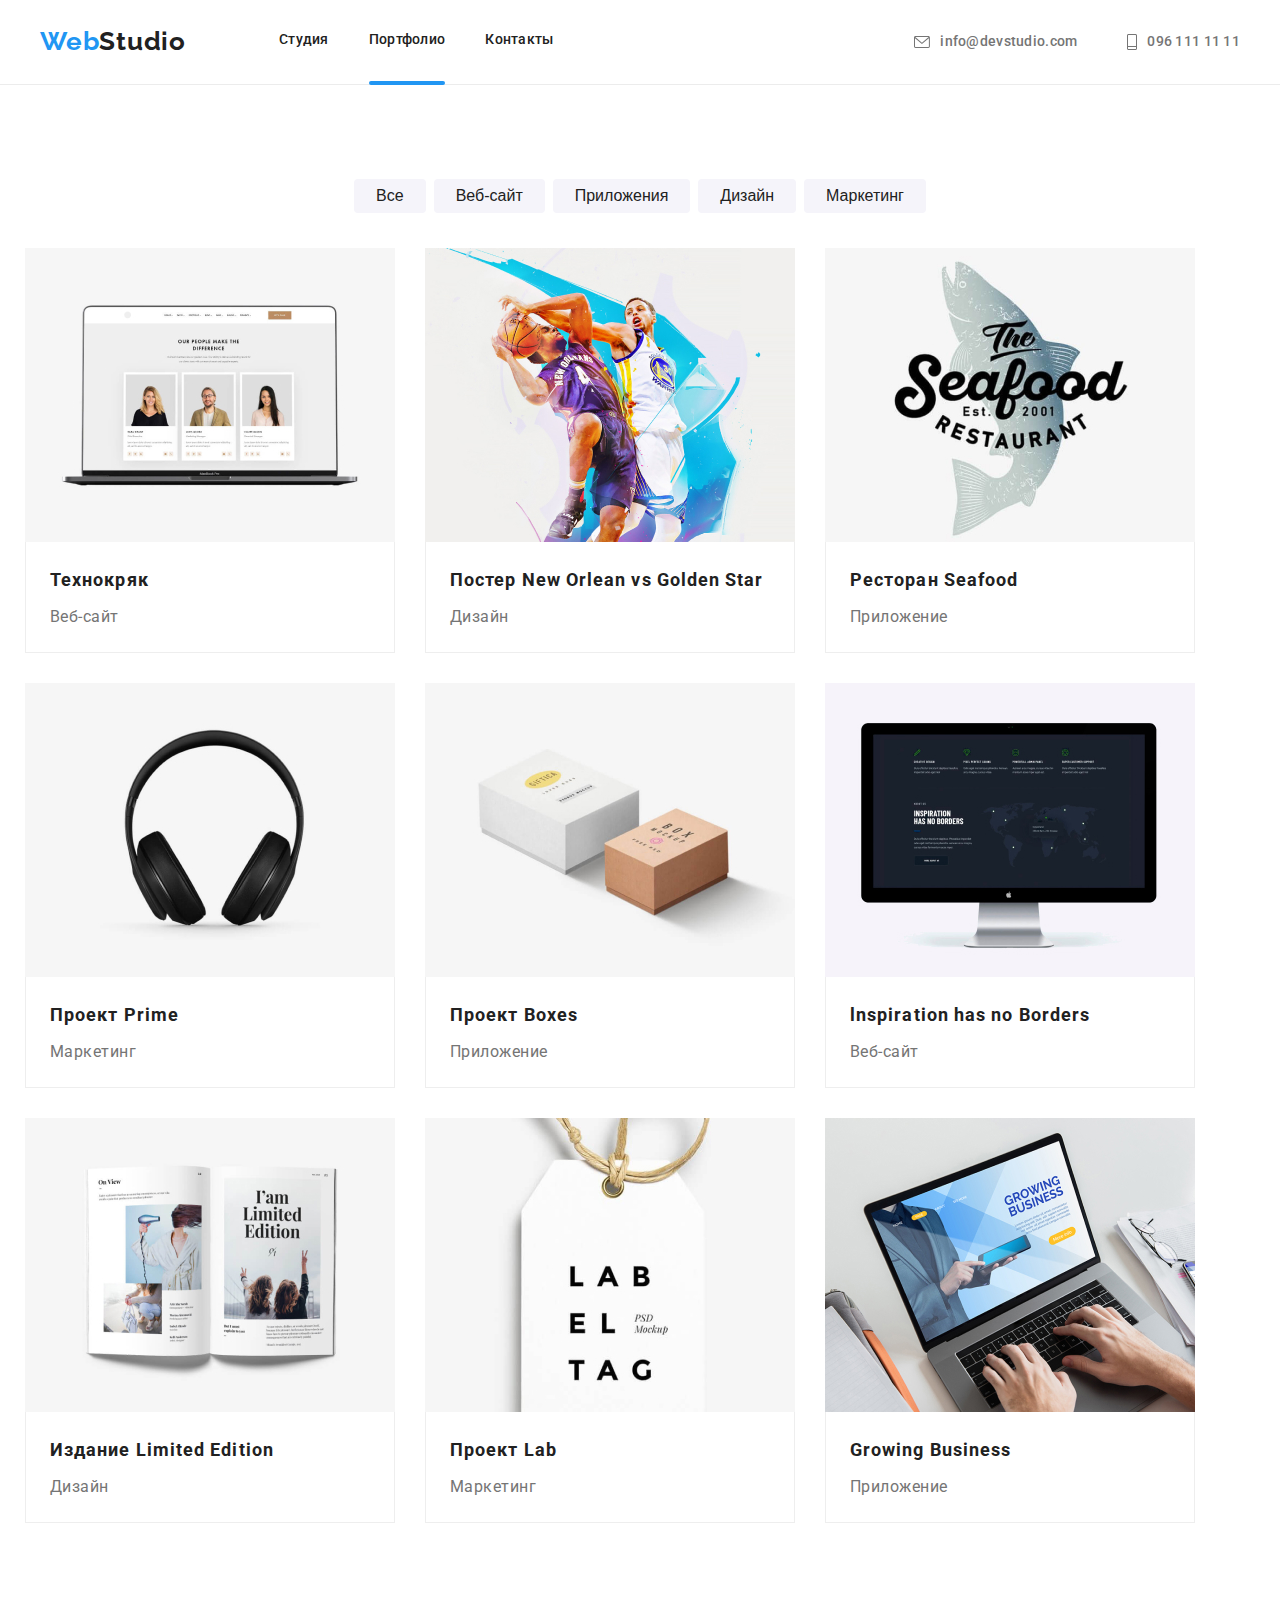
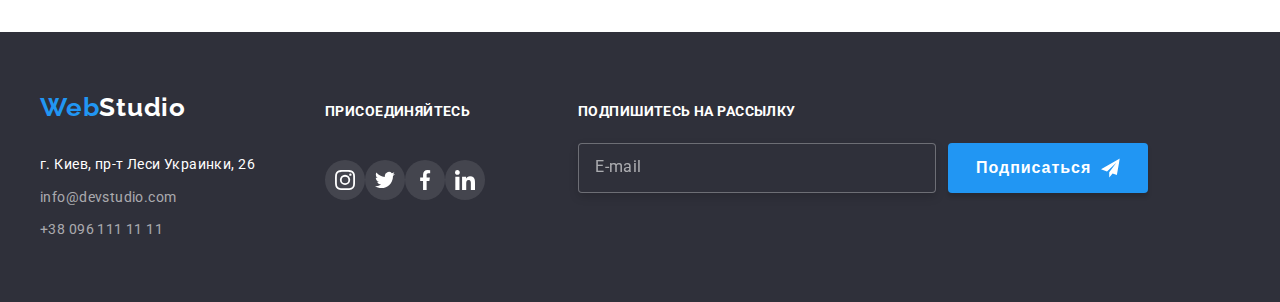
==== commit 39eab86b: "finish" ====
--- a/portfolio.html
+++ b/portfolio.html
@@ -270,7 +270,7 @@
         </div>
       <button type="submit" class="subscribe-submit">Подписаться
         <svg class="icon-send" width="24" height="24">
-          <use href="./images/symbol-defs-mod-1.svg#"></use>
+          <use href="./images/symbol-defs.svg#icon-airplaner1"></use>
         </svg>
       </button>
             
